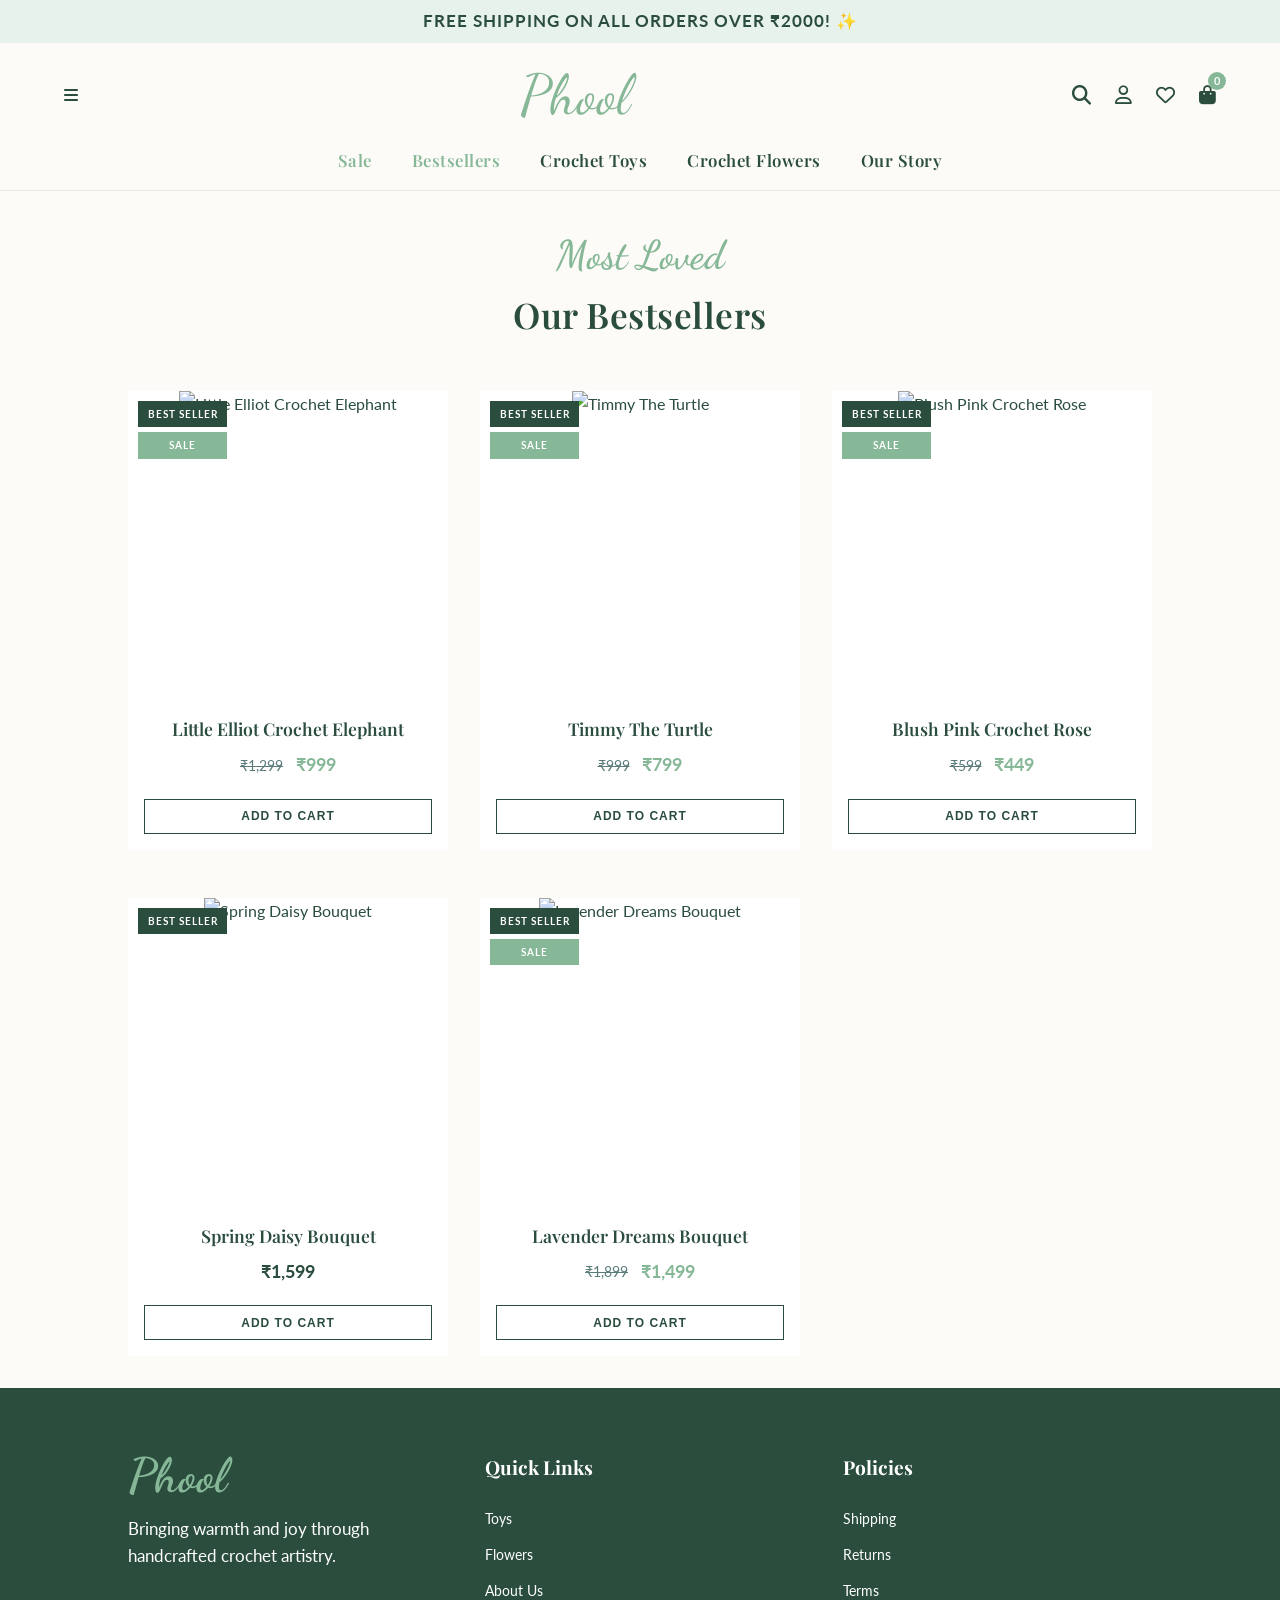
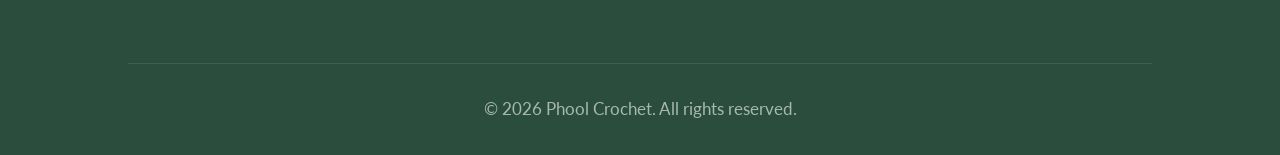
==== bestsellers.html @ c939cf69 "Add files via upload" ====
<!DOCTYPE html>
<html lang="en">
<head>
    <meta charset="UTF-8">
    <meta name="viewport" content="width=device-width, initial-scale=1.0">
    <title>Bestsellers | Phool</title>
    <link rel="preconnect" href="https://fonts.googleapis.com">
    <link rel="preconnect" href="https://fonts.gstatic.com" crossorigin>
    <link href="https://fonts.googleapis.com/css2?family=Dancing+Script:wght@600;700&family=Lato:wght@300;400;700&family=Playfair+Display:wght@400;600;700&display=swap" rel="stylesheet">
    <link rel="stylesheet" href="https://cdnjs.cloudflare.com/ajax/libs/font-awesome/6.4.0/css/all.min.css">
    <link rel="stylesheet" href="style.css">
</head>
<body data-page="bestsellers">

    <div class="announcement-bar"><p>Free shipping on all orders over ₹2000! ✨</p></div>

    <header class="header">
        <div class="header-main">
            <div class="mobile-menu-icon"><i class="fas fa-bars"></i></div>
            <div class="logo-container"><a href="index.html" class="logo-text">Phool</a></div>
            <div class="utility-icons">
                <a href="#"><i class="fas fa-search"></i></a>
                <a href="#"><i class="far fa-user"></i></a>
                <a href="#"><i class="far fa-heart"></i></a>
                <a href="#" class="cart-icon" id="cart-toggle">
                    <i class="fas fa-shopping-bag"></i><span class="cart-badge" id="cart-count">0</span>
                </a>
            </div>
        </div>
        <nav class="nav-menu">
            <ul>
                <li><a href="sale.html" class="highlight-link">Sale</a></li>
                <li><a href="bestsellers.html">Bestsellers</a></li>
                <li><a href="toys.html">Crochet Toys</a></li>
                <li><a href="flowers.html">Crochet Flowers</a></li>
                <li><a href="story.html">Our Story</a></li>
            </ul>
        </nav>
    </header>

    <section class="section-padding page-header-spacing">
        <div class="section-header fade-in-up">
            <h2 class="cursive-text accent-color">Most Loved</h2>
            <h3 class="serif-heading">Our Bestsellers</h3>
        </div>
        <div class="product-grid" id="product-grid">
            <!-- Injected via JS -->
        </div>
    </section>

    <footer class="footer">
        <div class="footer-grid">
            <div class="footer-col brand-col">
                <h2 class="logo-text-footer">Phool</h2>
                <p>Bringing warmth and joy through handcrafted crochet artistry.</p>
            </div>
            <div class="footer-col">
                <h4>Quick Links</h4>
                <ul><li><a href="toys.html">Toys</a></li><li><a href="flowers.html">Flowers</a></li><li><a href="story.html">About Us</a></li></ul>
            </div>
            <div class="footer-col">
                <h4>Policies</h4>
                <ul><li><a href="#">Shipping</a></li><li><a href="#">Returns</a></li><li><a href="#">Terms</a></li></ul>
            </div>
        </div>
        <div class="footer-bottom"><p>&copy; 2026 Phool Crochet. All rights reserved.</p></div>
    </footer>
    <script src="script.js"></script>
</body>
</html>
---- style.css ----
/* CSS Variables - Pastel Green & Sage Theme */
:root {
    --bg-cream: #FDFBF7; /* Very light warm cream */
    --accent-primary: #86B898; /* Soft Pastel Green */
    --accent-hover: #6A997A; 
    --text-dark: #2A4D3E; /* Dark Forest/Teal for text/nav */
    --text-light: #5A7B7A;
    --bg-light-sage: #E8F2EC; /* Value section & announcement bar */
    
    --font-cursive: 'Dancing Script', cursive;
    --font-serif: 'Playfair Display', serif;
    --font-sans: 'Lato', sans-serif;
    
    --transition: all 0.3s ease;
}

/* Base Styles */
* {
    margin: 0;
    padding: 0;
    box-sizing: border-box;
}
html { scroll-behavior: smooth; }
body {
    font-family: var(--font-sans);
    background-color: var(--bg-cream);
    color: var(--text-dark);
    line-height: 1.6;
}
a { text-decoration: none; color: inherit; transition: var(--transition); }
ul { list-style: none; }

/* Utilities */
.section-padding { padding: 4rem 10%; }
.mt-4 { margin-top: 3rem; }
.center-btn { text-align: center; }
.page-header-spacing { padding-top: 2rem; padding-bottom: 2rem; }

/* Typography */
.cursive-text {
    font-family: var(--font-cursive);
    font-size: 2.5rem;
    font-weight: 600;
}
.accent-color { color: var(--accent-primary); }
.serif-heading {
    font-family: var(--font-serif);
    font-size: 2.2rem;
    font-weight: 600;
    letter-spacing: 0.5px;
}
p { font-size: 1.05rem; }

/* Buttons */
.btn-primary {
    display: inline-block;
    background-color: var(--accent-primary);
    color: #fff;
    padding: 0.8rem 2rem;
    font-family: var(--font-sans);
    font-weight: 700;
    text-transform: uppercase;
    letter-spacing: 1.5px;
    font-size: 0.85rem;
    border: none;
    cursor: pointer;
    transition: var(--transition);
}
.btn-primary:hover { background-color: var(--accent-hover); }

.btn-outline {
    display: inline-block;
    background-color: transparent;
    color: var(--text-dark);
    padding: 0.6rem 1.8rem;
    font-family: var(--font-sans);
    font-weight: 700;
    text-transform: uppercase;
    letter-spacing: 1.5px;
    font-size: 0.8rem;
    border: 1px solid var(--text-dark);
    border-radius: 30px; /* Pill shape */
    transition: var(--transition);
}
.btn-outline:hover {
    background-color: var(--text-dark);
    color: var(--bg-cream);
}

/* Header & Navigation */
.announcement-bar {
    background-color: var(--bg-light-sage);
    color: var(--text-dark);
    text-align: center;
    padding: 0.5rem;
    font-size: 0.85rem;
    font-weight: 700;
    letter-spacing: 1px;
    text-transform: uppercase;
}

.header {
    background-color: var(--bg-cream);
    padding: 1.5rem 5% 1rem;
    border-bottom: 1px solid rgba(42, 77, 62, 0.1);
    position: sticky;
    top: 0;
    z-index: 1000;
}

.header-main {
    display: flex;
    justify-content: space-between;
    align-items: center;
    margin-bottom: 1.5rem;
}

.logo-container {
    flex-grow: 1;
    text-align: center;
}

.logo-text {
    font-family: var(--font-cursive);
    font-size: 3.5rem;
    color: var(--accent-primary);
    line-height: 1;
}

.utility-icons {
    display: flex;
    gap: 1.5rem;
    font-size: 1.2rem;
    align-items: center;
}

.utility-icons a:hover { color: var(--accent-primary); }

.cart-icon { position: relative; }

.cart-badge {
    position: absolute;
    top: -8px;
    right: -10px;
    background-color: var(--accent-primary);
    color: #fff;
    font-size: 0.7rem;
    font-weight: 700;
    width: 18px;
    height: 18px;
    border-radius: 50%;
    display: flex;
    align-items: center;
    justify-content: center;
}

.nav-menu { text-align: center; }
.nav-menu ul { display: inline-flex; gap: 2.5rem; }
.nav-menu a {
    font-family: var(--font-serif);
    font-size: 1.05rem;
    font-weight: 600;
    text-transform: capitalize;
    letter-spacing: 0.5px;
}
.nav-menu a:hover, .nav-menu a.active { color: var(--accent-primary); }
.highlight-link { color: var(--accent-primary) !important; }

/* Hero Banner */
.hero {
    width: 100%;
    height: 80vh;
    padding: 2rem 5%;
}
.hero-image {
    width: 100%;
    height: 100%;
    background-size: cover;
    background-position: center;
    display: flex;
    align-items: center;
    justify-content: center;
    position: relative;
}
.hero-image::before {
    content: '';
    position: absolute;
    top:0; left:0; right:0; bottom:0;
    background: rgba(253, 251, 247, 0.2); 
}
.hero-overlay {
    position: relative;
    z-index: 1;
    text-align: center;
    padding: 3rem;
    background: rgba(253, 251, 247, 0.85);
    border: 1px solid var(--accent-primary);
    max-width: 500px;
}
.hero-overlay .cursive-text {
    font-size: 3rem;
    color: var(--accent-primary);
    margin-bottom: 0.5rem;
}
.hero-overlay .main-title {
    font-family: var(--font-serif);
    font-size: 2.5rem;
    color: var(--text-dark);
    margin-bottom: 2rem;
}

/* Section Headers */
.section-header {
    text-align: center;
    margin-bottom: 3rem;
}

/* Arch Categories Grid */
.arch-grid {
    display: flex;
    justify-content: center;
    gap: 4rem;
    flex-wrap: wrap;
}
.arch-card {
    text-align: center;
    width: 300px;
}
.arch-image {
    width: 100%;
    height: 400px;
    border-radius: 150px 150px 0 0; /* The Arch */
    overflow: hidden;
    margin-bottom: 1.5rem;
    box-shadow: 0 10px 20px rgba(0,0,0,0.05);
}
.arch-image img {
    width: 100%;
    height: 100%;
    object-fit: cover;
    transition: transform 0.8s ease;
}
.arch-card:hover .arch-image img { transform: scale(1.05); }

/* Shop / Product Grid */
.product-grid {
    display: grid;
    grid-template-columns: repeat(auto-fill, minmax(250px, 1fr));
    gap: 3rem 2rem;
}

.product-card {
    background: #fff;
    text-align: center;
    position: relative;
    transition: var(--transition);
    padding-bottom: 1rem;
    display: flex;
    flex-direction: column;
}
.product-card:hover {
    box-shadow: 0 10px 30px rgba(42, 77, 62, 0.08);
    transform: translateY(-5px);
}
.badge-container {
    position: absolute;
    top: 10px;
    left: 10px;
    display: flex;
    flex-direction: column;
    gap: 5px;
    z-index: 2;
}
.badge {
    color: #fff;
    font-size: 0.65rem;
    font-weight: 700;
    text-transform: uppercase;
    letter-spacing: 1px;
    padding: 0.3rem 0.6rem;
}
.badge-bestseller { background-color: var(--text-dark); }
.badge-sale { background-color: var(--accent-primary); }

.product-img-container {
    width: 100%;
    height: 300px;
    overflow: hidden;
    position: relative;
    margin-bottom: 1.5rem;
}
.product-img-container img {
    width: 100%;
    height: 100%;
    object-fit: cover;
    transition: transform 0.5s ease;
}
.product-card:hover .product-img-container img { transform: scale(1.05); }

.product-info { padding: 0 1rem; flex-grow: 1; display: flex; flex-direction: column; justify-content: flex-end;}
.product-title {
    font-family: var(--font-serif);
    font-size: 1.1rem;
    color: var(--text-dark);
    margin-bottom: 0.5rem;
    font-weight: 600;
}
.price-container {
    display: flex;
    justify-content: center;
    gap: 0.8rem;
    align-items: center;
    font-family: var(--font-sans);
    margin-bottom: 1.2rem;
}
.price-mrp {
    color: var(--text-light);
    text-decoration: line-through;
    font-size: 0.9rem;
}
.price-sale {
    color: var(--accent-primary);
    font-weight: 700;
    font-size: 1.1rem;
}
.price-regular {
    color: var(--text-dark);
    font-weight: 700;
    font-size: 1.1rem;
}
.add-btn {
    background: transparent;
    border: 1px solid var(--text-dark);
    color: var(--text-dark);
    width: 100%;
    padding: 0.6rem;
    text-transform: uppercase;
    font-weight: 700;
    font-size: 0.75rem;
    letter-spacing: 1px;
    cursor: pointer;
    transition: var(--transition);
}
.add-btn:hover {
    background: var(--text-dark);
    color: #fff;
}

/* Values Section */
.values-section {
    background-color: var(--bg-light-sage);
    padding: 5rem 10%;
    text-align: center;
}
.values-grid {
    display: grid;
    grid-template-columns: repeat(auto-fit, minmax(250px, 1fr));
    gap: 3rem;
}
.value-item { color: var(--text-dark); }
.value-icon {
    font-size: 3rem;
    color: var(--accent-primary);
    margin-bottom: 1.5rem;
}
.value-item h4 { font-size: 1.5rem; margin-bottom: 1rem; }

/* Story Page Specifics */
.story-hero {
    background-color: var(--bg-light-sage);
    padding: 5rem 10%;
    text-align: center;
    margin-bottom: 4rem;
}
.story-content {
    display: flex;
    flex-wrap: wrap;
    gap: 4rem;
    align-items: center;
    margin-bottom: 4rem;
}
.story-content:nth-child(even) {
    flex-direction: row-reverse;
}
.story-text {
    flex: 1;
    min-width: 300px;
}
.story-text h3 {
    font-family: var(--font-serif);
    font-size: 2rem;
    margin-bottom: 1.5rem;
    color: var(--text-dark);
}
.story-text p {
    margin-bottom: 1.5rem;
    color: var(--text-light);
    font-size: 1.1rem;
}
.story-img {
    flex: 1;
    min-width: 300px;
    border-radius: 12px;
    overflow: hidden;
    box-shadow: 0 20px 40px rgba(0,0,0,0.08);
}
.story-img img {
    width: 100%;
    height: auto;
    display: block;
}

/* Footer */
.footer {
    background-color: var(--text-dark);
    color: #fff;
    padding: 4rem 10% 2rem;
}
.footer-grid {
    display: grid;
    grid-template-columns: repeat(auto-fit, minmax(200px, 1fr));
    gap: 3rem;
    border-bottom: 1px solid rgba(255,255,255,0.1);
    padding-bottom: 3rem;
    margin-bottom: 2rem;
}
.logo-text-footer {
    font-family: var(--font-cursive);
    font-size: 3rem;
    color: var(--accent-primary);
    margin-bottom: 1rem;
    line-height: 1;
}
.footer-col h4 {
    font-family: var(--font-serif);
    font-size: 1.2rem;
    margin-bottom: 1.5rem;
}
.footer-col ul li { margin-bottom: 0.8rem; font-size: 0.9rem;}
.footer-col a:hover { color: var(--accent-primary); }
.footer-bottom { text-align: center; font-size: 0.8rem; color: rgba(255,255,255,0.6);}

/* Animations */
.fade-in-up {
    opacity: 0;
    transform: translateY(20px);
    transition: opacity 0.6s ease, transform 0.6s ease;
}
.fade-in-up.visible {
    opacity: 1;
    transform: translateY(0);
}

/* Responsive */
@media (max-width: 768px) {
    .nav-menu { display: none; }
    .logo-container { text-align: left; margin-left: 1rem; }
    .hero { padding: 0; height: 60vh;}
    .hero-image { border-radius: 0; }
    .story-content { flex-direction: column !important; }
}
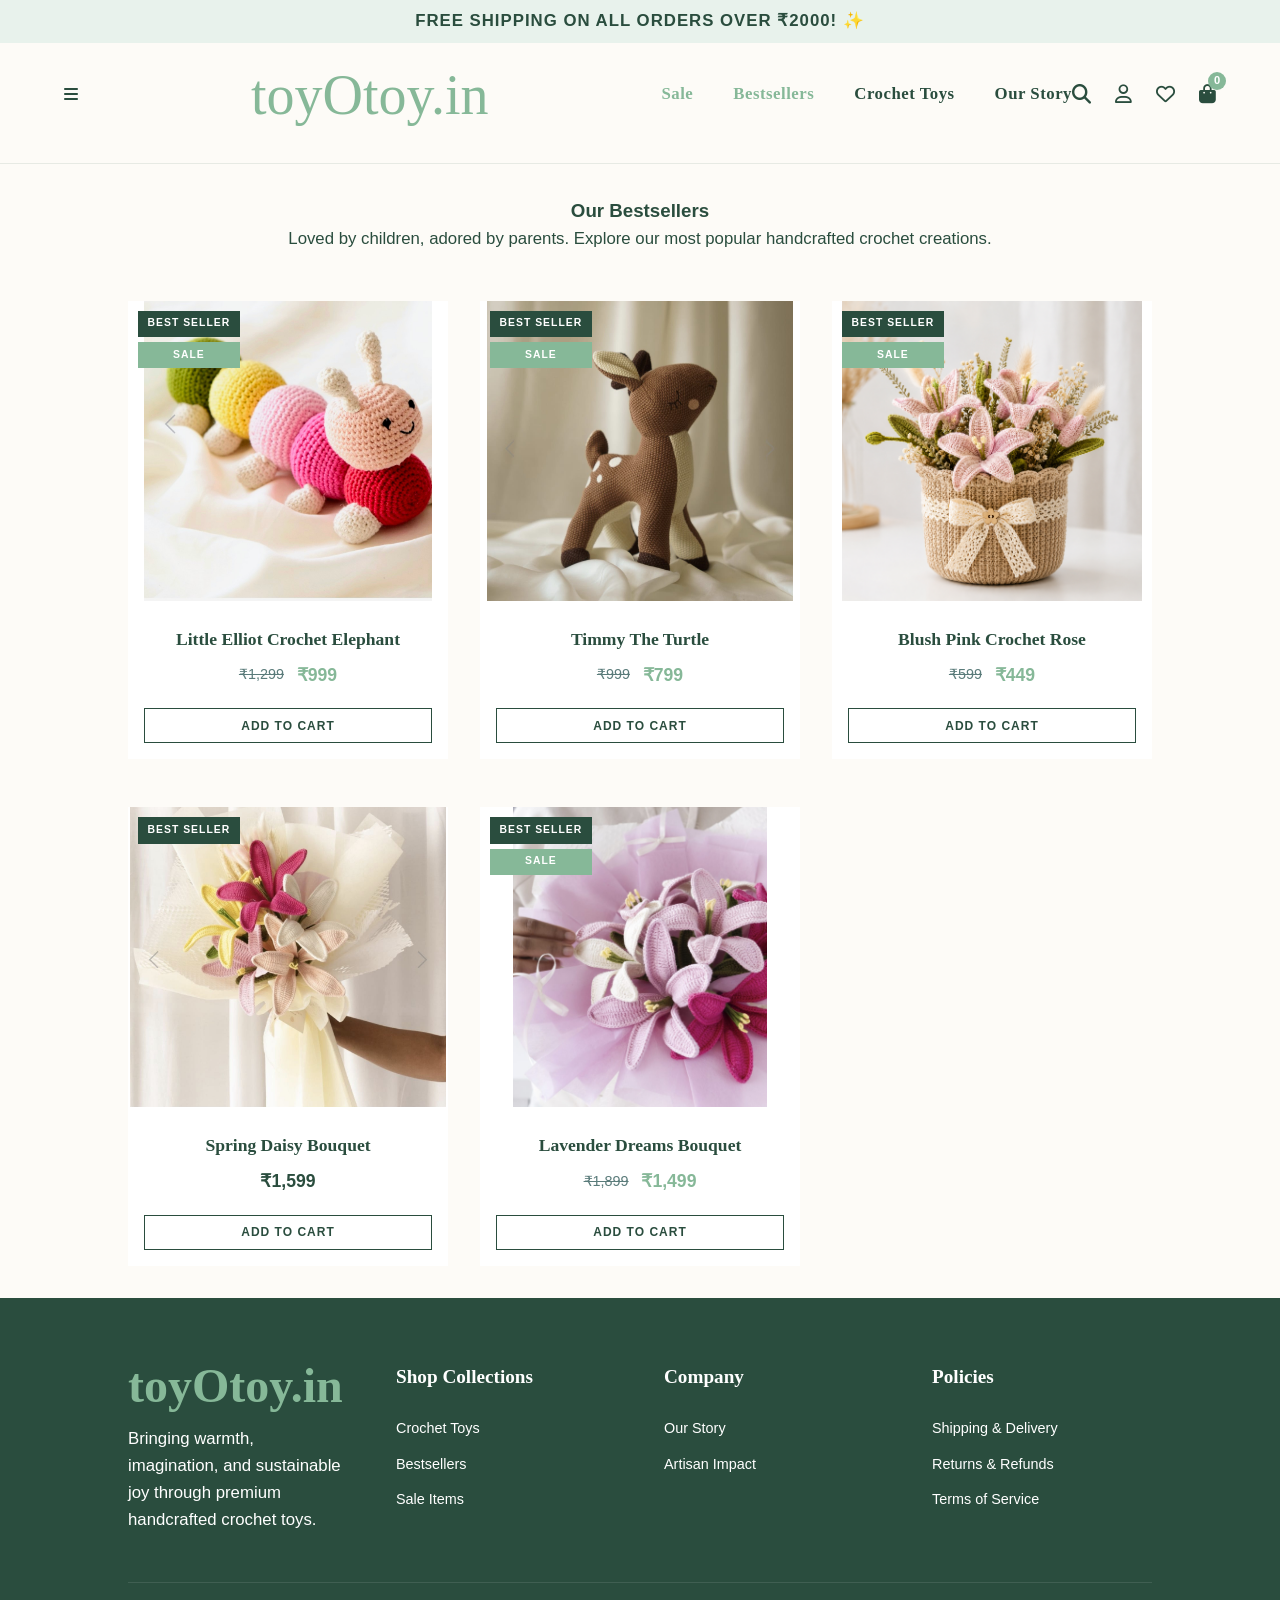
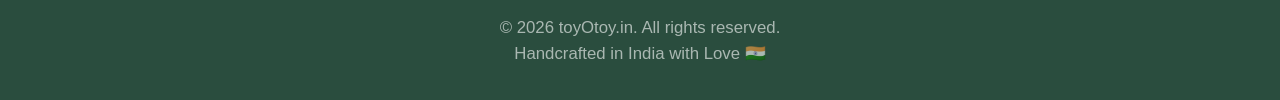
==== commit 0b5c0776: "Add files via upload" ====
--- a/bestsellers.html
+++ b/bestsellers.html
@@ -3,68 +3,94 @@
 <head>
     <meta charset="UTF-8">
     <meta name="viewport" content="width=device-width, initial-scale=1.0">
-    <title>Bestsellers | Phool</title>
+    <title>Bestsellers | toyOtoy.in</title>
     <link rel="preconnect" href="https://fonts.googleapis.com">
     <link rel="preconnect" href="https://fonts.gstatic.com" crossorigin>
-    <link href="https://fonts.googleapis.com/css2?family=Dancing+Script:wght@600;700&family=Lato:wght@300;400;700&family=Playfair+Display:wght@400;600;700&display=swap" rel="stylesheet">
     <link rel="stylesheet" href="https://cdnjs.cloudflare.com/ajax/libs/font-awesome/6.4.0/css/all.min.css">
     <link rel="stylesheet" href="style.css">
 </head>
 <body data-page="bestsellers">
 
-    <div class="announcement-bar"><p>Free shipping on all orders over ₹2000! ✨</p></div>
+    <!-- Announcement Bar -->
+    <div class="announcement-bar">
+        <p>Free shipping on all orders over ₹2000! ✨</p>
+    </div>
 
+    <!-- Header Section -->
     <header class="header">
         <div class="header-main">
             <div class="mobile-menu-icon"><i class="fas fa-bars"></i></div>
-            <div class="logo-container"><a href="index.html" class="logo-text">Phool</a></div>
+            <div class="logo-container">
+                <a href="index.html" class="logo-text">toyOtoy.in</a>
+            </div>
+            <nav class="nav-menu">
+                <ul>
+                    <li><a href="sale.html" class="highlight-link">Sale</a></li>
+                    <li><a href="bestsellers.html">Bestsellers</a></li>
+                    <li><a href="toys.html">Crochet Toys</a></li>
+                    <li><a href="story.html">Our Story</a></li>
+                </ul>
+            </nav>
             <div class="utility-icons">
                 <a href="#"><i class="fas fa-search"></i></a>
                 <a href="#"><i class="far fa-user"></i></a>
                 <a href="#"><i class="far fa-heart"></i></a>
                 <a href="#" class="cart-icon" id="cart-toggle">
-                    <i class="fas fa-shopping-bag"></i><span class="cart-badge" id="cart-count">0</span>
+                    <i class="fas fa-shopping-bag"></i>
+                    <span class="cart-badge" id="cart-count">0</span>
                 </a>
             </div>
         </div>
-        <nav class="nav-menu">
-            <ul>
-                <li><a href="sale.html" class="highlight-link">Sale</a></li>
-                <li><a href="bestsellers.html">Bestsellers</a></li>
-                <li><a href="toys.html">Crochet Toys</a></li>
-                <li><a href="flowers.html">Crochet Flowers</a></li>
-                <li><a href="story.html">Our Story</a></li>
-            </ul>
-        </nav>
     </header>
 
+    <!-- Collection Header -->
     <section class="section-padding page-header-spacing">
         <div class="section-header fade-in-up">
-            <h2 class="cursive-text accent-color">Most Loved</h2>
-            <h3 class="serif-heading">Our Bestsellers</h3>
+            <h3>Our Bestsellers</h3>
+            <p>Loved by children, adored by parents. Explore our most popular handcrafted crochet creations.</p>
         </div>
         <div class="product-grid" id="product-grid">
             <!-- Injected via JS -->
         </div>
     </section>
 
+    <!-- Footer -->
     <footer class="footer">
         <div class="footer-grid">
             <div class="footer-col brand-col">
-                <h2 class="logo-text-footer">Phool</h2>
-                <p>Bringing warmth and joy through handcrafted crochet artistry.</p>
+                <h2 class="logo-text-footer">toyOtoy.in</h2>
+                <p>Bringing warmth, imagination, and sustainable joy through premium handcrafted crochet toys.</p>
             </div>
             <div class="footer-col">
-                <h4>Quick Links</h4>
-                <ul><li><a href="toys.html">Toys</a></li><li><a href="flowers.html">Flowers</a></li><li><a href="story.html">About Us</a></li></ul>
+                <h4>Shop Collections</h4>
+                <ul>
+                    <li><a href="toys.html">Crochet Toys</a></li>
+                    <li><a href="bestsellers.html">Bestsellers</a></li>
+                    <li><a href="sale.html">Sale Items</a></li>
+                </ul>
+            </div>
+            <div class="footer-col">
+                <h4>Company</h4>
+                <ul>
+                    <li><a href="story.html">Our Story</a></li>
+                    <li><a href="#">Artisan Impact</a></li>
+                </ul>
             </div>
             <div class="footer-col">
                 <h4>Policies</h4>
-                <ul><li><a href="#">Shipping</a></li><li><a href="#">Returns</a></li><li><a href="#">Terms</a></li></ul>
+                <ul>
+                    <li><a href="#">Shipping & Delivery</a></li>
+                    <li><a href="#">Returns & Refunds</a></li>
+                    <li><a href="#">Terms of Service</a></li>
+                </ul>
             </div>
         </div>
-        <div class="footer-bottom"><p>&copy; 2026 Phool Crochet. All rights reserved.</p></div>
+        <div class="footer-bottom">
+            <p>&copy; 2026 toyOtoy.in. All rights reserved.</p>
+            <p>Handcrafted in India with Love 🇮🇳</p>
+        </div>
     </footer>
+
     <script src="script.js"></script>
 </body>
 </html>
--- a/style.css
+++ b/style.css
@@ -292,7 +292,8 @@
 .product-img-container img {
     width: 100%;
     height: 100%;
-    object-fit: cover;
+    object-fit: contain;
+    background-color: #fff;
     transition: transform 0.5s ease;
 }
 .product-card:hover .product-img-container img { transform: scale(1.05); }
